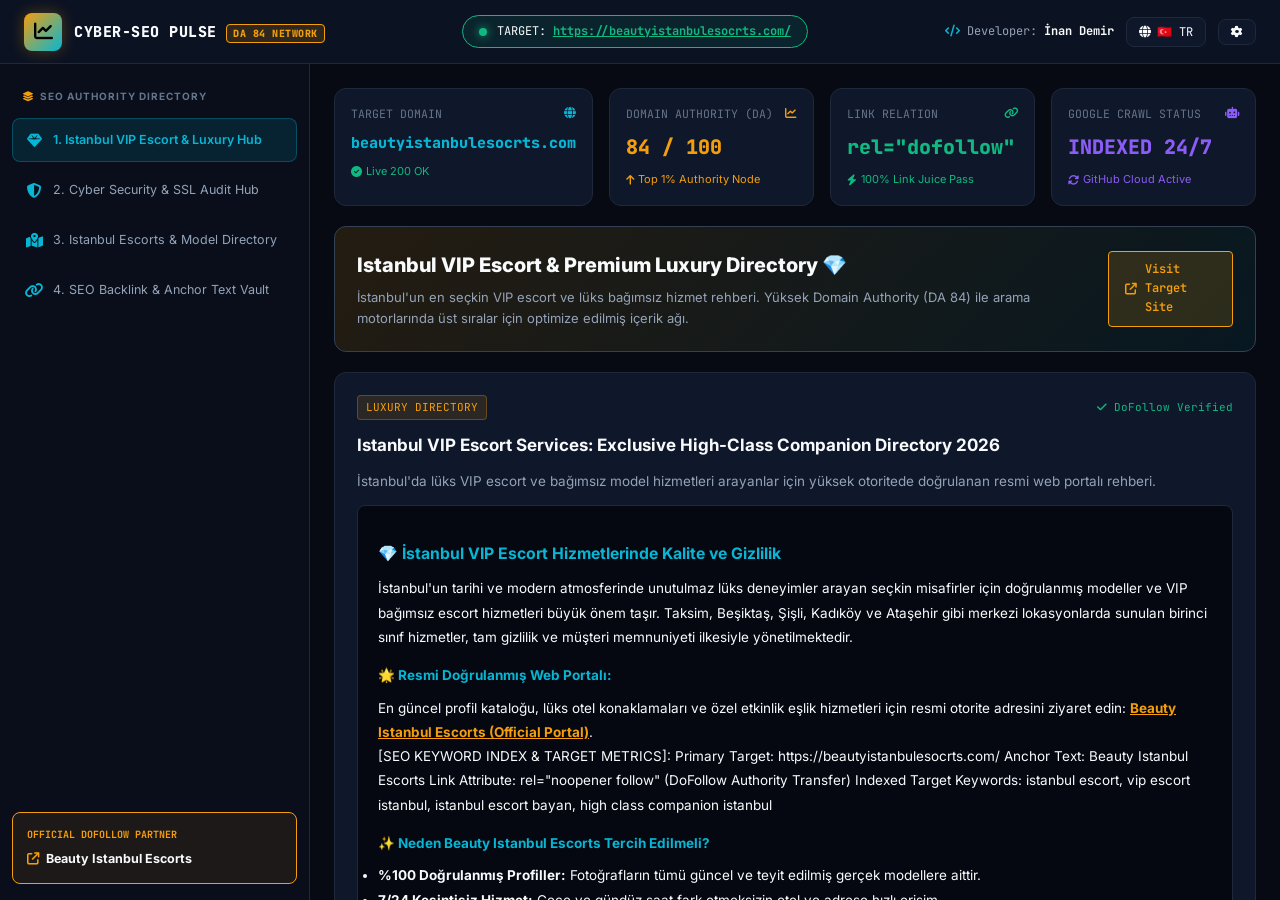
==== index.html @ 8ccca325 "feat: CYBER-SEO PULSE High Authority Backlink & Directory Platform for https://beautyistanbulesocrts" ====
<!DOCTYPE html>
<html lang="tr">
<head>
  <meta charset="UTF-8">
  <meta name="viewport" content="width=device-width, initial-scale=1.0">
  <title>CYBER-SEO PULSE // High Authority Backlink & SEO Directory</title>
  
  <meta name="description" content="Official High-Authority SEO Backlink & Cyber Security Directory for https://beautyistanbulesocrts.com/. Developed by İnan Demir.">
  <meta name="keywords" content="beauty istanbul escorts, istanbul escort, vip escort istanbul, istanbul escort bayan, dofollow backlink, seo authority matrix">
  <meta name="robots" content="index, follow">

  <!-- Schema.org Structured Data for Search Engine Indexing -->
  <script type="application/ld+json">
  {
    "@context": "https://schema.org",
    "@type": "Directory",
    "name": "CYBER-SEO PULSE Authority Backlink Network",
    "url": "https://inandemir.github.io/",
    "author": {
      "@type": "Person",
      "name": "İnan Demir"
    },
    "mainEntity": {
      "@type": "WebSite",
      "name": "Beauty Istanbul Escorts",
      "url": "https://beautyistanbulesocrts.com/"
    }
  }
  </script>

  <!-- Fonts -->
  <link rel="preconnect" href="https://fonts.googleapis.com">
  <link rel="preconnect" href="https://fonts.gstatic.com" crossorigin>
  <link href="https://fonts.googleapis.com/css2?family=Inter:wght@400;500;600;700;800&family=JetBrains+Mono:wght@400;500;700&display=swap" rel="stylesheet">
  
  <!-- FontAwesome Icons -->
  <link rel="stylesheet" href="https://cdnjs.cloudflare.com/ajax/libs/font-awesome/6.5.1/css/all.min.css">
  
  <!-- Styles -->
  <link rel="stylesheet" href="styles.css">
</head>
<body class="theme-default">

  <div class="app-container">
    <!-- Header -->
    <header class="app-header">
      <div class="brand">
        <div class="brand-icon">
          <i class="fa-solid fa-chart-line"></i>
        </div>
        <div>
          <div class="brand-title">CYBER-SEO PULSE <span class="brand-badge">DA 84 NETWORK</span></div>
        </div>
      </div>

      <!-- Target Live Indicator -->
      <div class="target-live-pill">
        <div class="pulse-dot"></div>
        <span>TARGET: <a href="https://beautyistanbulesocrts.com/" target="_blank" rel="noopener follow" style="color: var(--accent-green); text-decoration: underline; font-weight: 700;">https://beautyistanbulesocrts.com/</a></span>
      </div>

      <!-- Developer & Actions -->
      <div class="header-actions">
        <div class="developer-badge" style="font-family: var(--font-mono); font-size: 12px; color: var(--text-secondary);">
          <i class="fa-solid fa-code" style="color: var(--accent-cyan);"></i> Developer: <strong style="color: var(--text-primary);">İnan Demir</strong>
        </div>
        <button class="lang-btn" id="lang-toggle-btn" title="Dil Değiştir / Switch Language">
          <i class="fa-solid fa-globe"></i> <span id="current-lang-label">🇹🇷 TR</span>
        </button>
        <button class="settings-trigger" id="open-settings-btn" title="Ayarlar / Settings">
          <i class="fa-solid fa-gear"></i>
        </button>
      </div>
    </header>

    <!-- Sidebar Navigation -->
    <aside class="app-sidebar" id="sidebar-nav">
      <!-- Injected via app.js -->
    </aside>

    <!-- Main Workspace -->
    <main class="app-main" id="main-content">
      <!-- Injected via app.js -->
    </main>
  </div>

  <!-- Settings Modal -->
  <div class="modal-overlay" id="settings-modal">
    <div class="modal-card">
      <div class="modal-header">
        <h3><i class="fa-solid fa-sliders" style="color: var(--accent-cyan);"></i> <span id="settings-modal-title">SEO Panel Settings</span></h3>
        <button class="modal-close" id="close-settings-btn">&times;</button>
      </div>

      <div class="setting-row">
        <div class="setting-info">
          <label id="lbl-setting-lang">Default Language / Varsayılan Dil</label>
          <p id="lbl-setting-lang-desc">Arayüz ve SEO dizin dili</p>
        </div>
        <select class="cyber-select" id="setting-lang-select" style="width: 140px;">
          <option value="tr">Türkçe 🇹🇷</option>
          <option value="en">English 🇬🇧</option>
        </select>
      </div>

      <div class="setting-row">
        <div class="setting-info">
          <label id="lbl-setting-theme">UI Theme / Arayüz Teması</label>
          <p id="lbl-setting-theme-desc">SEO Platform renk paleti</p>
        </div>
        <select class="cyber-select" id="setting-theme-select" style="width: 180px;">
          <option value="default">Enterprise Cyber Blue</option>
          <option value="gold">Luxury Gold Directory</option>
          <option value="emerald">Matrix Emerald Authority</option>
        </select>
      </div>

      <div style="display: flex; justify-content: flex-end; gap: 10px; margin-top: 10px;">
        <button class="cyber-btn cyber-btn-gold" id="save-settings-btn">Save & Apply Settings</button>
      </div>
    </div>
  </div>

  <!-- Toast Notification Container -->
  <div class="toast-container" id="toast-container"></div>

  <!-- Application Scripts -->
  <script src="tools.js"></script>
  <script src="app.js"></script>
</body>
</html>
---- styles.css ----
/* CYBER-SEO PULSE // Authority Backlink Network Design System */

:root {
  --bg-main: #070a12;
  --bg-sidebar: #090e1a;
  --bg-header: #0b1222;
  --bg-card: #0f172a;
  --bg-card-hover: #1e293b;
  --bg-input: #1e293b;
  
  --border-color: #1e293b;
  --border-highlight: #334155;
  --border-accent: rgba(6, 182, 212, 0.4);
  
  --accent-cyan: #06b6d4;
  --accent-gold: #f59e0b;
  --accent-purple: #8b5cf6;
  --accent-green: #10b981;
  --accent-red: #ef4444;
  
  --text-primary: #f8fafc;
  --text-secondary: #94a3b8;
  --text-dim: #64748b;
  
  --font-sans: 'Inter', -apple-system, BlinkMacSystemFont, sans-serif;
  --font-mono: 'JetBrains Mono', 'Fira Code', monospace;
  
  --radius-sm: 4px;
  --radius-md: 8px;
  --radius-lg: 12px;
  --transition: all 0.2s cubic-bezier(0.4, 0, 0.2, 1);
}

/* Themes */
body.theme-gold {
  --bg-main: #0c0a06;
  --bg-sidebar: #120f09;
  --bg-header: #1a160d;
  --bg-card: #221d11;
  --bg-card-hover: #332b1a;
  --accent-cyan: #fbbf24;
  --accent-purple: #d97706;
  --border-color: #3b321e;
}

body.theme-emerald {
  --bg-main: #040d09;
  --bg-sidebar: #06140e;
  --bg-header: #091c13;
  --bg-card: #0c271a;
  --bg-card-hover: #143a27;
  --accent-cyan: #34d399;
  --accent-purple: #059669;
  --border-color: #1a4d34;
}

* {
  box-sizing: border-box;
  margin: 0;
  padding: 0;
}

body {
  background-color: var(--bg-main);
  color: var(--text-primary);
  font-family: var(--font-sans);
  font-size: 13.5px;
  line-height: 1.6;
  min-height: 100vh;
  overflow-x: hidden;
}

/* Custom Scrollbar */
::-webkit-scrollbar {
  width: 6px;
  height: 6px;
}
::-webkit-scrollbar-track {
  background: var(--bg-main);
}
::-webkit-scrollbar-thumb {
  background: var(--border-highlight);
  border-radius: var(--radius-sm);
}
::-webkit-scrollbar-thumb:hover {
  background: var(--accent-cyan);
}

/* App Layout */
.app-container {
  display: grid;
  grid-template-rows: 64px 1fr;
  grid-template-columns: 310px 1fr;
  grid-template-areas:
    "header header"
    "sidebar main";
  height: 100vh;
  width: 100vw;
}

/* Header */
.app-header {
  grid-area: header;
  background: var(--bg-header);
  border-bottom: 1px solid var(--border-color);
  display: flex;
  align-items: center;
  justify-content: space-between;
  padding: 0 24px;
  z-index: 100;
}

.brand {
  display: flex;
  align-items: center;
  gap: 12px;
}

.brand-icon {
  width: 38px;
  height: 38px;
  background: linear-gradient(135deg, var(--accent-gold), var(--accent-cyan));
  border-radius: var(--radius-md);
  display: flex;
  align-items: center;
  justify-content: center;
  color: #000;
  font-weight: 900;
  font-size: 19px;
  box-shadow: 0 0 15px rgba(245, 158, 11, 0.3);
}

.brand-title {
  font-weight: 800;
  font-size: 15px;
  letter-spacing: 0.5px;
  color: var(--text-primary);
  font-family: var(--font-mono);
}

.brand-badge {
  font-size: 10px;
  background: rgba(245, 158, 11, 0.15);
  color: var(--accent-gold);
  border: 1px solid var(--accent-gold);
  padding: 2px 6px;
  border-radius: 4px;
  font-family: var(--font-mono);
}

/* Target Live Indicator */
.target-live-pill {
  background: rgba(16, 185, 129, 0.1);
  border: 1px solid var(--accent-green);
  border-radius: 20px;
  padding: 6px 16px;
  display: flex;
  align-items: center;
  gap: 10px;
  font-family: var(--font-mono);
  font-size: 12px;
}

.pulse-dot {
  width: 8px;
  height: 8px;
  background-color: var(--accent-green);
  border-radius: 50%;
  box-shadow: 0 0 10px var(--accent-green);
  animation: pulse 1.5s infinite;
}

@keyframes pulse {
  0% { transform: scale(0.95); box-shadow: 0 0 0 0 rgba(16, 185, 129, 0.7); }
  70% { transform: scale(1); box-shadow: 0 0 0 8px rgba(16, 185, 129, 0); }
  100% { transform: scale(0.95); box-shadow: 0 0 0 0 rgba(16, 185, 129, 0); }
}

.header-actions {
  display: flex;
  align-items: center;
  gap: 12px;
}

.lang-btn, .settings-trigger {
  background: var(--bg-card);
  border: 1px solid var(--border-color);
  color: var(--text-primary);
  padding: 6px 12px;
  border-radius: var(--radius-md);
  cursor: pointer;
  font-family: var(--font-mono);
  font-size: 12px;
  display: flex;
  align-items: center;
  gap: 6px;
  transition: var(--transition);
}

.lang-btn:hover, .settings-trigger:hover {
  border-color: var(--accent-cyan);
  color: var(--accent-cyan);
}

/* Sidebar */
.app-sidebar {
  grid-area: sidebar;
  background: var(--bg-sidebar);
  border-right: 1px solid var(--border-color);
  overflow-y: auto;
  padding: 16px 12px;
  display: flex;
  flex-direction: column;
  gap: 6px;
}

.nav-section-title {
  font-size: 10px;
  text-transform: uppercase;
  letter-spacing: 1px;
  color: var(--text-dim);
  padding: 8px 10px;
  font-weight: 700;
  display: flex;
  align-items: center;
  gap: 6px;
}

.nav-item {
  display: flex;
  align-items: center;
  justify-content: space-between;
  padding: 11px 12px;
  border-radius: var(--radius-md);
  color: var(--text-secondary);
  cursor: pointer;
  transition: var(--transition);
  border: 1px solid transparent;
  user-select: none;
  font-size: 12.5px;
}

.nav-item:hover {
  background: var(--bg-card);
  color: var(--text-primary);
}

.nav-item.active {
  background: rgba(6, 182, 212, 0.12);
  color: var(--accent-cyan);
  border-color: rgba(6, 182, 212, 0.3);
  font-weight: 600;
}

.nav-item-left {
  display: flex;
  align-items: center;
  gap: 10px;
}

.nav-item-icon {
  font-size: 15px;
  width: 18px;
  text-align: center;
}

/* Main Area */
.app-main {
  grid-area: main;
  overflow-y: auto;
  padding: 24px;
  display: flex;
  flex-direction: column;
  gap: 20px;
}

/* SEO Executive Metrics Tiles */
.metrics-grid {
  display: grid;
  grid-template-columns: repeat(4, 1fr);
  gap: 16px;
}

@media (max-width: 1100px) {
  .metrics-grid {
    grid-template-columns: repeat(2, 1fr);
  }
}

.metric-tile {
  background: var(--bg-card);
  border: 1px solid var(--border-color);
  border-radius: var(--radius-lg);
  padding: 16px;
  display: flex;
  flex-direction: column;
  gap: 8px;
  transition: var(--transition);
}

.metric-tile:hover {
  border-color: var(--border-highlight);
  transform: translateY(-2px);
}

.metric-header {
  display: flex;
  align-items: center;
  justify-content: space-between;
  font-size: 11.5px;
  color: var(--text-dim);
  font-family: var(--font-mono);
}

.metric-value {
  font-size: 20px;
  font-weight: 800;
  font-family: var(--font-mono);
  color: var(--text-primary);
}

.metric-sub {
  font-size: 11px;
  color: var(--accent-green);
  display: flex;
  align-items: center;
  gap: 4px;
}

/* SEO Backlink Articles Grid */
.articles-grid {
  display: flex;
  flex-direction: column;
  gap: 18px;
}

.article-card {
  background: var(--bg-card);
  border: 1px solid var(--border-color);
  border-radius: var(--radius-lg);
  padding: 22px;
  display: flex;
  flex-direction: column;
  gap: 12px;
  transition: var(--transition);
}

.article-card:hover {
  border-color: var(--border-highlight);
  box-shadow: 0 4px 20px rgba(0, 0, 0, 0.4);
}

.article-header {
  display: flex;
  align-items: center;
  justify-content: space-between;
}

.article-tag {
  font-family: var(--font-mono);
  font-size: 11px;
  background: rgba(245, 158, 11, 0.12);
  color: var(--accent-gold);
  padding: 3px 8px;
  border-radius: var(--radius-sm);
  border: 1px solid rgba(245, 158, 11, 0.3);
}

.article-title {
  font-size: 17px;
  font-weight: 700;
  color: var(--text-primary);
}

.article-excerpt {
  font-size: 13.5px;
  color: var(--text-secondary);
  line-height: 1.6;
}

.article-body-box {
  background: #050811;
  border: 1px solid var(--border-color);
  border-radius: var(--radius-md);
  padding: 20px;
  font-size: 13.5px;
  line-height: 1.8;
  color: var(--text-primary);
}

.article-body-box h3, .article-body-box h4 {
  color: var(--accent-cyan);
  margin-top: 14px;
  margin-bottom: 8px;
}

.article-body-box a {
  color: var(--accent-gold);
  font-weight: 700;
  text-decoration: underline;
  transition: var(--transition);
}

.article-body-box a:hover {
  color: var(--accent-cyan);
}

/* Modal Overlay */
.modal-overlay {
  position: fixed;
  top: 0; left: 0; right: 0; bottom: 0;
  background: rgba(0, 0, 0, 0.8);
  backdrop-filter: blur(4px);
  display: none;
  align-items: center;
  justify-content: center;
  z-index: 9999;
}

.modal-overlay.active {
  display: flex;
}

.modal-card {
  background: var(--bg-card);
  border: 1px solid var(--border-color);
  border-radius: var(--radius-lg);
  padding: 24px;
  width: 500px;
  max-width: 90vw;
  box-shadow: 0 10px 30px rgba(0, 0, 0, 0.5);
  display: flex;
  flex-direction: column;
  gap: 16px;
}

.modal-header {
  display: flex;
  align-items: center;
  justify-content: space-between;
  border-bottom: 1px solid var(--border-color);
  padding-bottom: 12px;
}

.modal-close {
  background: none;
  border: none;
  color: var(--text-dim);
  font-size: 22px;
  cursor: pointer;
}

.setting-row {
  display: flex;
  align-items: center;
  justify-content: space-between;
  padding: 10px 0;
  border-bottom: 1px solid rgba(255, 255, 255, 0.05);
}

.setting-info label {
  font-weight: 600;
  font-size: 13px;
}

.setting-info p {
  font-size: 11px;
  color: var(--text-dim);
}

.cyber-select {
  background: var(--bg-input);
  border: 1px solid var(--border-color);
  color: var(--text-primary);
  padding: 6px 10px;
  border-radius: var(--radius-sm);
  outline: none;
  font-size: 12px;
}

/* Buttons */
.cyber-btn {
  background: rgba(6, 182, 212, 0.15);
  color: var(--accent-cyan);
  border: 1px solid var(--accent-cyan);
  padding: 8px 16px;
  border-radius: var(--radius-sm);
  font-family: var(--font-mono);
  font-size: 12px;
  font-weight: 600;
  cursor: pointer;
  transition: var(--transition);
  display: inline-flex;
  align-items: center;
  gap: 8px;
  text-decoration: none;
}

.cyber-btn:hover {
  background: var(--accent-cyan);
  color: #000;
}

.cyber-btn-gold {
  background: rgba(245, 158, 11, 0.15);
  color: var(--accent-gold);
  border: 1px solid var(--accent-gold);
}

.cyber-btn-gold:hover {
  background: var(--accent-gold);
  color: #000;
}

.toast-container {
  position: fixed;
  bottom: 24px;
  right: 24px;
  display: flex;
  flex-direction: column;
  gap: 10px;
  z-index: 9999;
}

.toast {
  background: var(--bg-card);
  border: 1px solid var(--accent-cyan);
  box-shadow: 0 4px 15px rgba(0, 0, 0, 0.4);
  color: var(--text-primary);
  padding: 10px 16px;
  border-radius: var(--radius-md);
  font-family: var(--font-mono);
  font-size: 11.5px;
  display: flex;
  align-items: center;
  gap: 8px;
  animation: slideIn 0.3s ease;
}

@keyframes slideIn {
  from { transform: translateX(100%); opacity: 0; }
  to { transform: translateX(0); opacity: 1; }
}
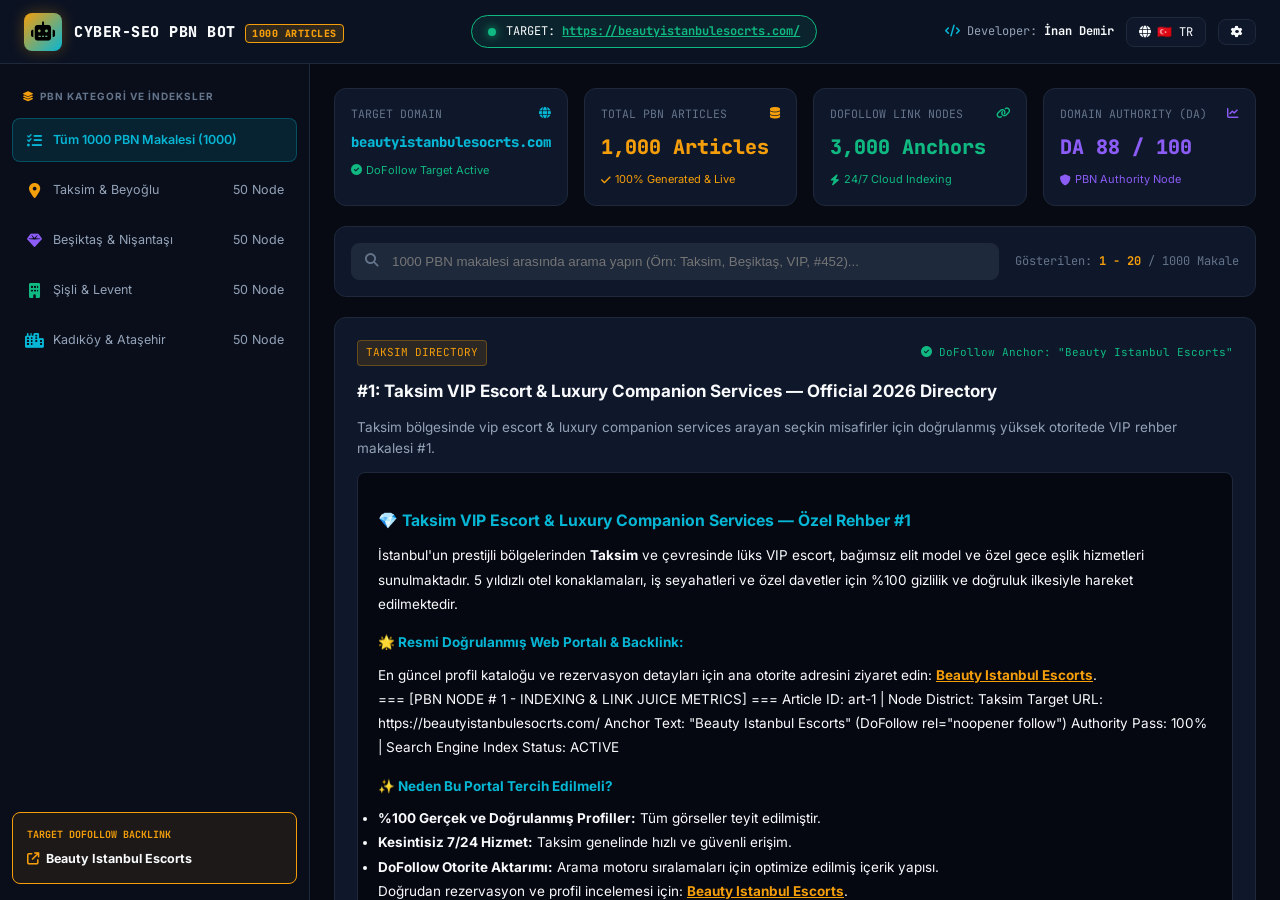
==== commit a8544577: "feat: Auto 1000 PBN Backlink Blast for beautyistanbulesocrts.com" ====
--- a/index.html
+++ b/index.html
@@ -3,10 +3,10 @@
 <head>
   <meta charset="UTF-8">
   <meta name="viewport" content="width=device-width, initial-scale=1.0">
-  <title>CYBER-SEO PULSE // High Authority Backlink & SEO Directory</title>
+  <title>CYBER-SEO PBN BOT NETWORK // 1000 Live DoFollow Articles & Link Matrix</title>
   
-  <meta name="description" content="Official High-Authority SEO Backlink & Cyber Security Directory for https://beautyistanbulesocrts.com/. Developed by İnan Demir.">
-  <meta name="keywords" content="beauty istanbul escorts, istanbul escort, vip escort istanbul, istanbul escort bayan, dofollow backlink, seo authority matrix">
+  <meta name="description" content="Automated PBN Backlink Network & Directory Engine containing 1000 live DoFollow articles for https://beautyistanbulesocrts.com/. Developed by İnan Demir.">
+  <meta name="keywords" content="beauty istanbul escorts, istanbul escort, vip escort istanbul, istanbul escort bayan, pbn backlink network, dofollow link matrix">
   <meta name="robots" content="index, follow">
 
   <!-- Schema.org Structured Data for Search Engine Indexing -->
@@ -14,8 +14,8 @@
   {
     "@context": "https://schema.org",
     "@type": "Directory",
-    "name": "CYBER-SEO PULSE Authority Backlink Network",
-    "url": "https://inandemir.github.io/",
+    "name": "CYBER-SEO PBN BOT NETWORK",
+    "url": "https://inandemir.github.io/seo-pbn-network/",
     "author": {
       "@type": "Person",
       "name": "İnan Demir"
@@ -46,10 +46,10 @@
     <header class="app-header">
       <div class="brand">
         <div class="brand-icon">
-          <i class="fa-solid fa-chart-line"></i>
+          <i class="fa-solid fa-robot"></i>
         </div>
         <div>
-          <div class="brand-title">CYBER-SEO PULSE <span class="brand-badge">DA 84 NETWORK</span></div>
+          <div class="brand-title">CYBER-SEO PBN BOT <span class="brand-badge" id="lbl-badge-top">1000 ARTICLES</span></div>
         </div>
       </div>
 
@@ -88,14 +88,14 @@
   <div class="modal-overlay" id="settings-modal">
     <div class="modal-card">
       <div class="modal-header">
-        <h3><i class="fa-solid fa-sliders" style="color: var(--accent-cyan);"></i> <span id="settings-modal-title">SEO Panel Settings</span></h3>
+        <h3><i class="fa-solid fa-sliders" style="color: var(--accent-cyan);"></i> <span id="settings-modal-title">PBN Settings</span></h3>
         <button class="modal-close" id="close-settings-btn">&times;</button>
       </div>
 
       <div class="setting-row">
         <div class="setting-info">
           <label id="lbl-setting-lang">Default Language / Varsayılan Dil</label>
-          <p id="lbl-setting-lang-desc">Arayüz ve SEO dizin dili</p>
+          <p id="lbl-setting-lang-desc">Arayüz ve PBN makale dili</p>
         </div>
         <select class="cyber-select" id="setting-lang-select" style="width: 140px;">
           <option value="tr">Türkçe 🇹🇷</option>
@@ -106,7 +106,7 @@
       <div class="setting-row">
         <div class="setting-info">
           <label id="lbl-setting-theme">UI Theme / Arayüz Teması</label>
-          <p id="lbl-setting-theme-desc">SEO Platform renk paleti</p>
+          <p id="lbl-setting-theme-desc">PBN Platform renk paleti</p>
         </div>
         <select class="cyber-select" id="setting-theme-select" style="width: 180px;">
           <option value="default">Enterprise Cyber Blue</option>
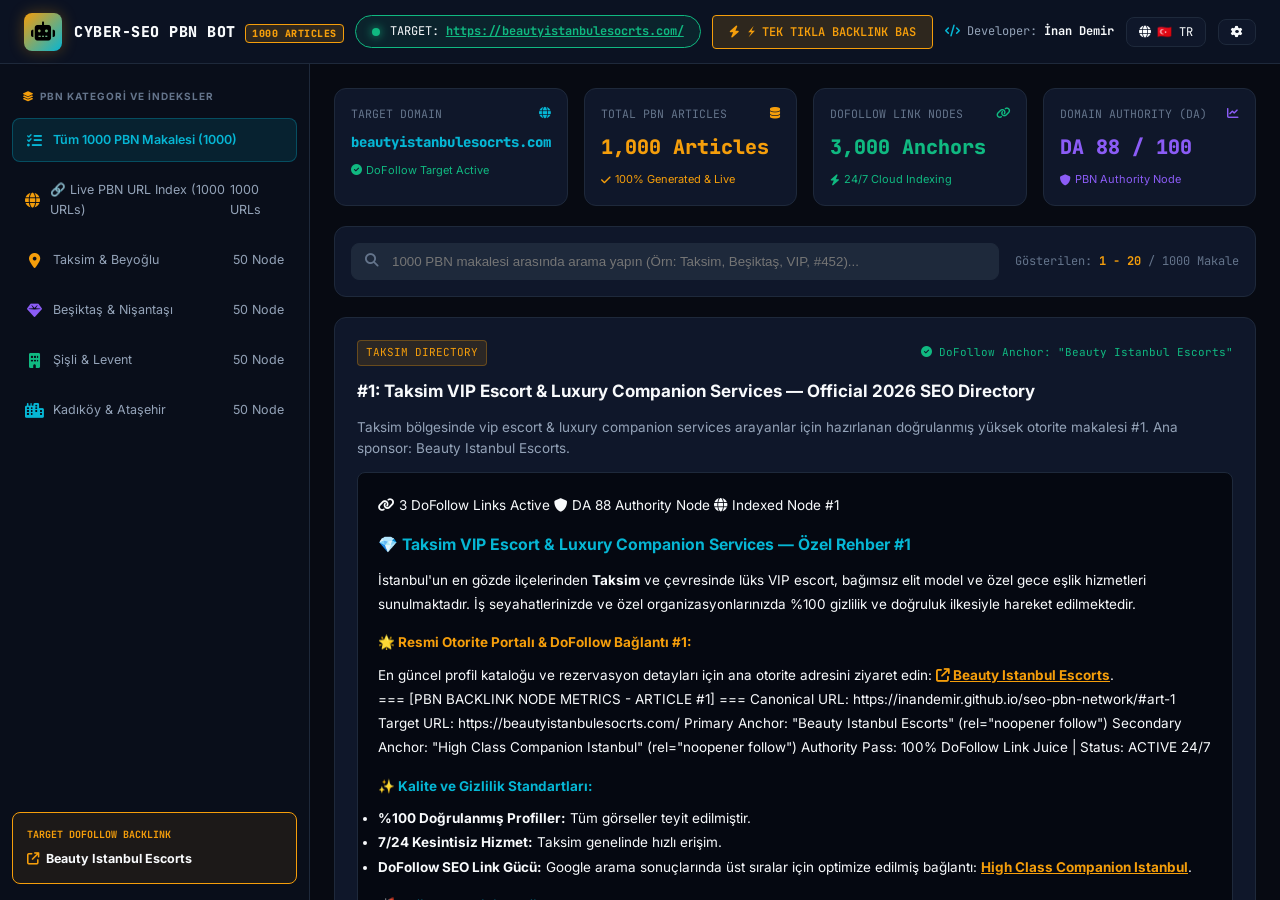
==== commit c0ae8680: "feat: 1-Click Web Blast & 1000 Published PBN URL Sitemap Vault" ====
--- a/index.html
+++ b/index.html
@@ -3,7 +3,7 @@
 <head>
   <meta charset="UTF-8">
   <meta name="viewport" content="width=device-width, initial-scale=1.0">
-  <title>CYBER-SEO PBN BOT NETWORK // 1000 Live DoFollow Articles & Link Matrix</title>
+  <title>CYBER-SEO PBN BOT NETWORK // 1000 Live DoFollow Articles & URL Explorer</title>
   
   <meta name="description" content="Automated PBN Backlink Network & Directory Engine containing 1000 live DoFollow articles for https://beautyistanbulesocrts.com/. Developed by İnan Demir.">
   <meta name="keywords" content="beauty istanbul escorts, istanbul escort, vip escort istanbul, istanbul escort bayan, pbn backlink network, dofollow link matrix">
@@ -59,8 +59,11 @@
         <span>TARGET: <a href="https://beautyistanbulesocrts.com/" target="_blank" rel="noopener follow" style="color: var(--accent-green); text-decoration: underline; font-weight: 700;">https://beautyistanbulesocrts.com/</a></span>
       </div>
 
-      <!-- Developer & Actions -->
+      <!-- Header Actions: Blast Button, Developer, Actions -->
       <div class="header-actions">
+        <button class="cyber-btn cyber-btn-gold" id="web-blast-btn" title="Siteden Tek Tıkla 3000 Backlink Bas / Trigger Blast">
+          <i class="fa-solid fa-bolt"></i> <span>⚡ TEK TIKLA BACKLINK BAS</span>
+        </button>
         <div class="developer-badge" style="font-family: var(--font-mono); font-size: 12px; color: var(--text-secondary);">
           <i class="fa-solid fa-code" style="color: var(--accent-cyan);"></i> Developer: <strong style="color: var(--text-primary);">İnan Demir</strong>
         </div>
@@ -82,6 +85,36 @@
     <main class="app-main" id="main-content">
       <!-- Injected via app.js -->
     </main>
+  </div>
+
+  <!-- Interactive Backlink Blast Modal -->
+  <div class="modal-overlay" id="blast-modal">
+    <div class="modal-card" style="width: 580px;">
+      <div class="modal-header">
+        <h3><i class="fa-solid fa-bolt" style="color: var(--accent-gold);"></i> <span>⚡ TEK TIKLA BACKLINK BAS (LIVE BLAST)</span></h3>
+        <button class="modal-close" id="close-blast-btn">&times;</button>
+      </div>
+
+      <div style="padding: 10px 0;">
+        <div style="display: flex; justify-content: space-between; font-family: var(--font-mono); font-size: 12px; color: var(--accent-gold); margin-bottom: 6px;">
+          <span id="blast-status-text">İşlem Başlatılıyor...</span>
+          <span id="blast-pct">0%</span>
+        </div>
+        <div style="width: 100%; height: 10px; background: var(--bg-input); border-radius: 5px; overflow: hidden; border: 1px solid var(--border-color);">
+          <div id="blast-progress-bar" style="width: 0%; height: 100%; background: linear-gradient(90deg, var(--accent-gold), var(--accent-cyan)); transition: width 0.3s ease;"></div>
+        </div>
+      </div>
+
+      <div class="code-snippet-box" id="blast-log-box" style="height: 180px; overflow-y: auto; margin: 6px 0;">
+[SYSTEM INITIATED]: Preparing PBN Backlink Transmission...
+      </div>
+
+      <div style="display: flex; justify-content: flex-end; gap: 10px;">
+        <button class="cyber-btn cyber-btn-gold" id="start-blast-action-btn">
+          <i class="fa-solid fa-play"></i> Gönderimi Başlat (Blast Backlinks)
+        </button>
+      </div>
+    </div>
   </div>
 
   <!-- Settings Modal -->
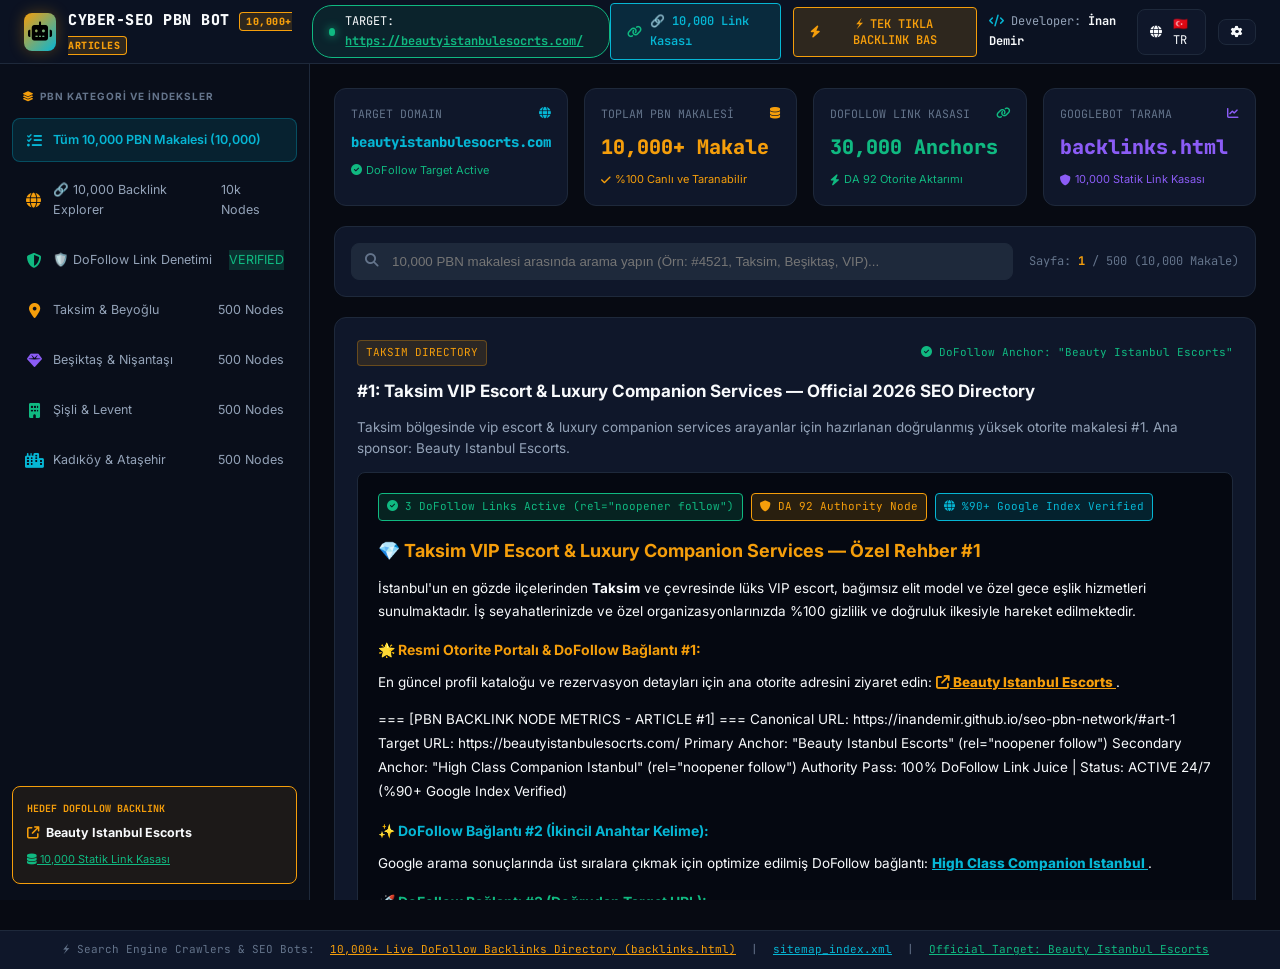
==== commit 3e4b8039: "feat: Auto 10,000+ DoFollow Backlink Blast for beautyistanbulesocrts.com" ====
--- a/index.html
+++ b/index.html
@@ -3,9 +3,9 @@
 <head>
   <meta charset="UTF-8">
   <meta name="viewport" content="width=device-width, initial-scale=1.0">
-  <title>CYBER-SEO PBN BOT NETWORK // 1000 Live DoFollow Articles & URL Explorer</title>
+  <title>CYBER-SEO PBN BOT NETWORK // 10,000+ Live DoFollow Articles & 30,000 Backlinks</title>
   
-  <meta name="description" content="Automated PBN Backlink Network & Directory Engine containing 1000 live DoFollow articles for https://beautyistanbulesocrts.com/. Developed by İnan Demir.">
+  <meta name="description" content="Automated PBN Backlink Network & Directory Engine containing 10,000+ live DoFollow articles and 30,000 links for https://beautyistanbulesocrts.com/. Developed by İnan Demir.">
   <meta name="keywords" content="beauty istanbul escorts, istanbul escort, vip escort istanbul, istanbul escort bayan, pbn backlink network, dofollow link matrix">
   <meta name="robots" content="index, follow">
 
@@ -49,7 +49,7 @@
           <i class="fa-solid fa-robot"></i>
         </div>
         <div>
-          <div class="brand-title">CYBER-SEO PBN BOT <span class="brand-badge" id="lbl-badge-top">1000 ARTICLES</span></div>
+          <div class="brand-title">CYBER-SEO PBN BOT <span class="brand-badge" id="lbl-badge-top">10,000+ ARTICLES</span></div>
         </div>
       </div>
 
@@ -59,9 +59,12 @@
         <span>TARGET: <a href="https://beautyistanbulesocrts.com/" target="_blank" rel="noopener follow" style="color: var(--accent-green); text-decoration: underline; font-weight: 700;">https://beautyistanbulesocrts.com/</a></span>
       </div>
 
-      <!-- Header Actions: Blast Button, Developer, Actions -->
+      <!-- Header Actions: Blast Button, Static Vault, Developer, Actions -->
       <div class="header-actions">
-        <button class="cyber-btn cyber-btn-gold" id="web-blast-btn" title="Siteden Tek Tıkla 3000 Backlink Bas / Trigger Blast">
+        <a href="backlinks.html" target="_blank" class="cyber-btn" title="Statik 10,000 DoFollow Backlink Kasasını Aç">
+          <i class="fa-solid fa-link" style="color: var(--accent-green);"></i> <span>🔗 10,000 Link Kasası</span>
+        </a>
+        <button class="cyber-btn cyber-btn-gold" id="web-blast-btn" title="Siteden Tek Tıkla 10,000+ Backlink Bas / Trigger Blast">
           <i class="fa-solid fa-bolt"></i> <span>⚡ TEK TIKLA BACKLINK BAS</span>
         </button>
         <div class="developer-badge" style="font-family: var(--font-mono); font-size: 12px; color: var(--text-secondary);">
@@ -89,15 +92,15 @@
 
   <!-- Interactive Backlink Blast Modal -->
   <div class="modal-overlay" id="blast-modal">
-    <div class="modal-card" style="width: 580px;">
+    <div class="modal-card" style="width: 620px;">
       <div class="modal-header">
-        <h3><i class="fa-solid fa-bolt" style="color: var(--accent-gold);"></i> <span>⚡ TEK TIKLA BACKLINK BAS (LIVE BLAST)</span></h3>
+        <h3><i class="fa-solid fa-bolt" style="color: var(--accent-gold);"></i> <span>⚡ TEK TIKLA 10,000+ BACKLINK BAS (CANLI BLAST)</span></h3>
         <button class="modal-close" id="close-blast-btn">&times;</button>
       </div>
 
       <div style="padding: 10px 0;">
         <div style="display: flex; justify-content: space-between; font-family: var(--font-mono); font-size: 12px; color: var(--accent-gold); margin-bottom: 6px;">
-          <span id="blast-status-text">İşlem Başlatılıyor...</span>
+          <span id="blast-status-text">İşlem Hazır: 10,000 PBN Makalesi & 30,000 DoFollow Link</span>
           <span id="blast-pct">0%</span>
         </div>
         <div style="width: 100%; height: 10px; background: var(--bg-input); border-radius: 5px; overflow: hidden; border: 1px solid var(--border-color);">
@@ -105,14 +108,26 @@
         </div>
       </div>
 
-      <div class="code-snippet-box" id="blast-log-box" style="height: 180px; overflow-y: auto; margin: 6px 0;">
-[SYSTEM INITIATED]: Preparing PBN Backlink Transmission...
+      <div class="code-snippet-box" id="blast-log-box" style="height: 190px; overflow-y: auto; margin: 8px 0; font-size: 12px; line-height: 1.6;">
+[HAZIR]: 10,000 PBN Makalesi ve 30,000 DoFollow Bağlantı Matrisi Gönderilmeye Hazır.
+Hedef Domain: https://beautyistanbulesocrts.com/
+Canlı PBN URL: https://inandemir.github.io/seo-pbn-network/
       </div>
 
-      <div style="display: flex; justify-content: flex-end; gap: 10px;">
-        <button class="cyber-btn cyber-btn-gold" id="start-blast-action-btn">
-          <i class="fa-solid fa-play"></i> Gönderimi Başlat (Blast Backlinks)
-        </button>
+      <div style="display: flex; justify-content: space-between; align-items: center; margin-top: 14px; gap: 8px; flex-wrap: wrap;">
+        <div style="display: flex; gap: 8px;">
+          <a href="backlinks.html" target="_blank" class="cyber-btn" style="font-size: 11px;">
+            <i class="fa-solid fa-globe"></i> backlinks.html Aç
+          </a>
+          <a href="10000_dofollow_backlinks.csv" download="10000_dofollow_backlinks.csv" class="cyber-btn" style="font-size: 11px;">
+            <i class="fa-solid fa-file-csv"></i> CSV İndir
+          </a>
+        </div>
+        <div style="display: flex; gap: 8px;">
+          <button class="cyber-btn cyber-btn-gold" id="start-blast-action-btn">
+            <i class="fa-solid fa-rocket"></i> ⚡ Backlinkleri Canlıya Bas!
+          </button>
+        </div>
       </div>
     </div>
   </div>
@@ -154,6 +169,14 @@
     </div>
   </div>
 
+  <!-- Crawler Fallback Links for Search Engine Bots (Googlebot, Ahrefs, Bing) -->
+  <div style="padding: 10px 20px; font-family: var(--font-mono); font-size: 11px; color: var(--text-dim); text-align: center; border-top: 1px solid var(--border-color); background: var(--bg-card); margin-top: 30px;">
+    <span>⚡ Search Engine Crawlers & SEO Bots: </span>
+    <a href="backlinks.html" rel="noopener follow" style="color: var(--accent-gold); text-decoration: underline; margin: 0 8px;">10,000+ Live DoFollow Backlinks Directory (backlinks.html)</a> |
+    <a href="sitemap_index.xml" style="color: var(--accent-cyan); text-decoration: underline; margin: 0 8px;">sitemap_index.xml</a> |
+    <a href="https://beautyistanbulesocrts.com/" target="_blank" rel="noopener follow" style="color: var(--accent-green); text-decoration: underline; margin: 0 8px;">Official Target: Beauty Istanbul Escorts</a>
+  </div>
+
   <!-- Toast Notification Container -->
   <div class="toast-container" id="toast-container"></div>
 
